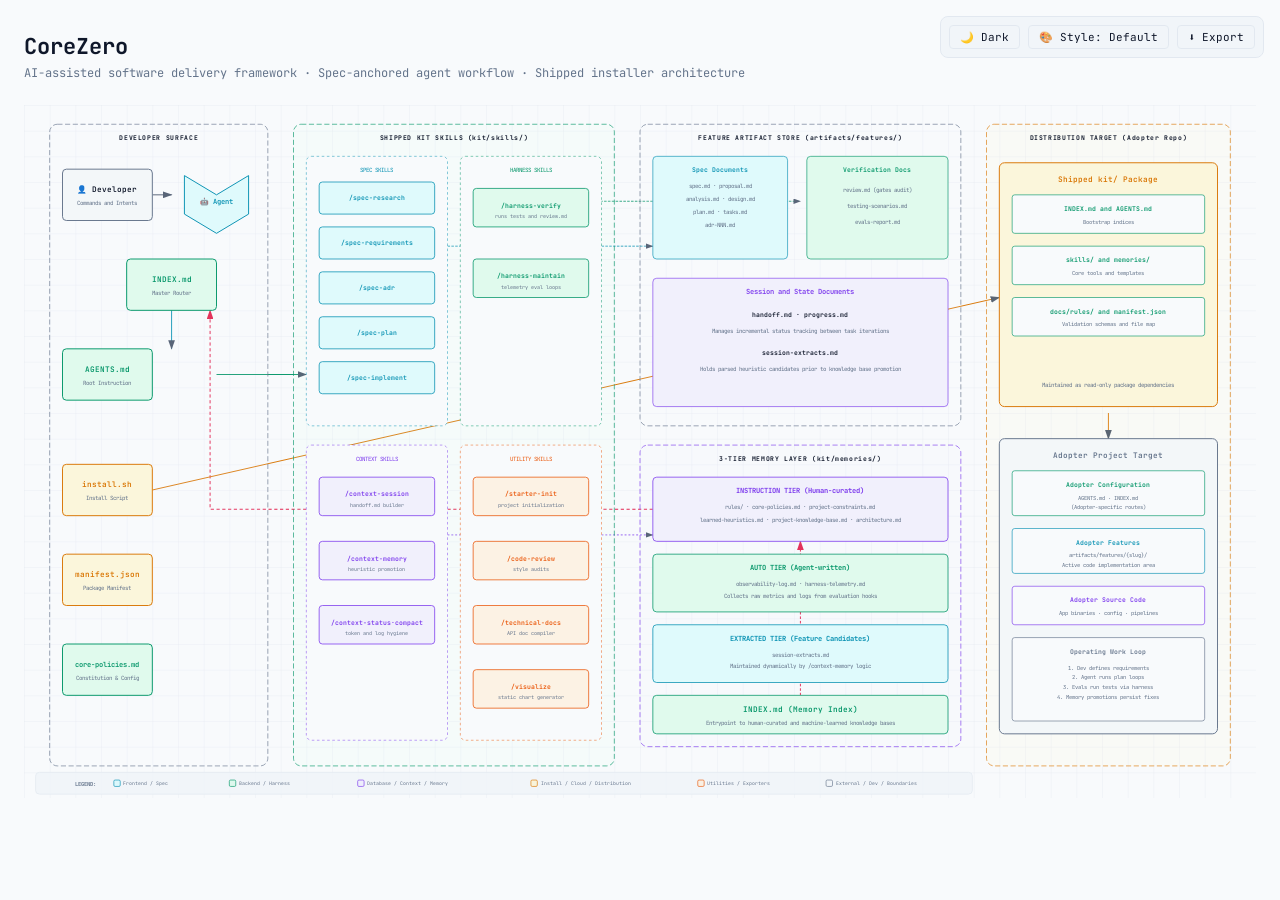
==== documents/architecture-diagram.html @ 8780d407 "Refactor documentation and scripts for CoreZero - Updated init-checklist.md to reflect changes in po" ====
<!DOCTYPE html>
<html lang="en" data-theme="dark">

<head>
  <meta charset="UTF-8">
  <meta name="viewport" content="width=device-width, initial-scale=1.0">
  <title>CoreZero — System Architecture</title>
  <link href="https://fonts.googleapis.com/css2?family=JetBrains+Mono:wght@400;500;600;700&display=swap"
    rel="stylesheet">
  <style>
    :root[data-theme="dark"] {
      --bg: #020617;
      --grid: #1e293b;
      --text-primary: #f1f5f9;
      --text-secondary: #94a3b8;
      --border: #334155;
      --toolbar-bg: rgba(15, 23, 42, 0.9);
      --fe-fill: rgba(8, 51, 68, 0.4);
      --fe-stroke: #22d3ee;
      --be-fill: rgba(6, 78, 59, 0.4);
      --be-stroke: #34d399;
      --db-fill: rgba(76, 29, 149, 0.4);
      --db-stroke: #a78bfa;
      --cloud-fill: rgba(120, 53, 15, 0.3);
      --cloud-stroke: #fbbf24;
      --sec-fill: rgba(136, 19, 55, 0.4);
      --sec-stroke: #fb7185;
      --bus-fill: rgba(251, 146, 60, 0.3);
      --bus-stroke: #fb923c;
      --ext-fill: rgba(30, 41, 59, 0.5);
      --ext-stroke: #94a3b8;
      --fe-region-fill: rgba(8, 51, 68, 0.05);
      --be-region-fill: rgba(6, 78, 59, 0.04);
      --db-region-fill: rgba(76, 29, 149, 0.05);
      --cloud-region-fill: rgba(120, 53, 15, 0.07);
      --ext-region-fill: rgba(30, 41, 59, 0.06);
      --arrow-color: #64748b;
      --arrow-rose: #fb7185;
    }

    :root[data-theme="light"] {
      --bg: #f8fafc;
      --grid: #cbd5e1;
      --text-primary: #0f172a;
      --text-secondary: #64748b;
      --border: #e2e8f0;
      --toolbar-bg: rgba(241, 245, 249, 0.95);
      --fe-fill: rgba(207, 250, 254, 0.6);
      --fe-stroke: #0891b2;
      --be-fill: rgba(209, 250, 229, 0.6);
      --be-stroke: #059669;
      --db-fill: rgba(237, 233, 254, 0.6);
      --db-stroke: #7c3aed;
      --cloud-fill: rgba(254, 243, 199, 0.6);
      --cloud-stroke: #d97706;
      --sec-fill: rgba(255, 228, 230, 0.6);
      --sec-stroke: #e11d48;
      --bus-fill: rgba(255, 237, 213, 0.6);
      --bus-stroke: #ea580c;
      --ext-fill: rgba(241, 245, 249, 0.6);
      --ext-stroke: #64748b;
      --fe-region-fill: rgba(207, 250, 254, 0.1);
      --be-region-fill: rgba(209, 250, 229, 0.1);
      --db-region-fill: rgba(237, 233, 254, 0.1);
      --cloud-region-fill: rgba(254, 243, 199, 0.1);
      --ext-region-fill: rgba(241, 245, 249, 0.1);
      --arrow-color: #475569;
      --arrow-rose: #e11d48;
    }

    /* Blueprint Preset Overrides */
    :root[data-style="blueprint"] {
      --bg: #0b2545;
      --grid: #134074;
      --text-primary: #ffffff;
      --text-secondary: #8da9c4;
      --border: #134074;
      --toolbar-bg: rgba(11, 37, 69, 0.9);
      --fe-fill: rgba(255, 255, 255, 0.05);
      --fe-stroke: #ffffff;
      --be-fill: rgba(255, 255, 255, 0.05);
      --be-stroke: #ffffff;
      --db-fill: rgba(255, 255, 255, 0.05);
      --db-stroke: #ffffff;
      --cloud-fill: rgba(255, 255, 255, 0.05);
      --cloud-stroke: #ffffff;
      --sec-fill: rgba(255, 255, 255, 0.05);
      --sec-stroke: #ffffff;
      --bus-fill: rgba(255, 255, 255, 0.05);
      --bus-stroke: #ffffff;
      --ext-fill: rgba(255, 255, 255, 0.05);
      --ext-stroke: #ffffff;
      --fe-region-fill: transparent;
      --be-region-fill: transparent;
      --db-region-fill: transparent;
      --cloud-region-fill: transparent;
      --ext-region-fill: transparent;
      --arrow-color: #ffffff;
      --arrow-rose: #ffffff;
    }

    /* Notion Minimal Preset Overrides */
    :root[data-style="notion"][data-theme="light"] {
      --bg: #ffffff;
      --grid: #f1f1f1;
      --text-primary: #37352f;
      --text-secondary: #787774;
      --border: #dfdfde;
      --toolbar-bg: rgba(255, 255, 255, 0.95);
      --fe-fill: #f2f1ee;
      --fe-stroke: #37352f;
      --be-fill: #f2f1ee;
      --be-stroke: #37352f;
      --db-fill: #f2f1ee;
      --db-stroke: #37352f;
      --cloud-fill: #f2f1ee;
      --cloud-stroke: #37352f;
      --sec-fill: #f2f1ee;
      --sec-stroke: #37352f;
      --bus-fill: #f2f1ee;
      --bus-stroke: #37352f;
      --ext-fill: #f2f1ee;
      --ext-stroke: #37352f;
      --fe-region-fill: transparent;
      --be-region-fill: transparent;
      --db-region-fill: transparent;
      --cloud-region-fill: transparent;
      --ext-region-fill: transparent;
      --arrow-color: #37352f;
      --arrow-rose: #37352f;
    }

    :root[data-style="notion"][data-theme="dark"] {
      --bg: #191919;
      --grid: #2c2c2c;
      --text-primary: #ffffff;
      --text-secondary: #9b9b9b;
      --border: #2c2c2c;
      --toolbar-bg: rgba(25, 25, 25, 0.9);
      --fe-fill: #252525;
      --fe-stroke: #ffffff;
      --be-fill: #252525;
      --be-stroke: #ffffff;
      --db-fill: #252525;
      --db-stroke: #ffffff;
      --cloud-fill: #252525;
      --cloud-stroke: #ffffff;
      --sec-fill: #252525;
      --sec-stroke: #ffffff;
      --bus-fill: #252525;
      --bus-stroke: #ffffff;
      --ext-fill: #252525;
      --ext-stroke: #ffffff;
      --fe-region-fill: transparent;
      --be-region-fill: transparent;
      --db-region-fill: transparent;
      --cloud-region-fill: transparent;
      --ext-region-fill: transparent;
      --arrow-color: #ffffff;
      --arrow-rose: #ffffff;
    }

    * {
      box-sizing: border-box;
      margin: 0;
      padding: 0;
    }

    body {
      background: var(--bg);
      font-family: 'JetBrains Mono', monospace;
      color: var(--text-primary);
      min-height: 100vh;
      display: flex;
      flex-direction: column;
      align-items: center;
    }

    .toolbar {
      position: fixed;
      top: 16px;
      right: 16px;
      display: flex;
      gap: 8px;
      z-index: 100;
      background: var(--toolbar-bg);
      border: 1px solid var(--border);
      border-radius: 8px;
      padding: 8px;
      backdrop-filter: blur(8px);
    }

    .toolbar button {
      background: transparent;
      border: 1px solid var(--border);
      color: var(--text-primary);
      border-radius: 4px;
      padding: 4px 10px;
      font-size: 11px;
      font-family: inherit;
      cursor: pointer;
      transition: background 0.15s;
    }

    .toolbar button:hover {
      background: var(--border);
    }

    .export-wrap {
      position: relative;
    }

    .export-menu {
      display: none;
      position: absolute;
      top: 100%;
      right: 0;
      margin-top: 4px;
      background: var(--toolbar-bg);
      border: 1px solid var(--border);
      border-radius: 8px;
      padding: 6px;
      min-width: 180px;
      backdrop-filter: blur(8px);
      z-index: 200;
    }

    .export-menu.open {
      display: flex;
      flex-direction: column;
      gap: 4px;
    }

    .export-menu button {
      width: 100%;
      text-align: left;
    }

    .diagram-wrapper {
      padding: 32px 24px;
      width: 100%;
      max-width: 1800px;
    }

    h1.diagram-title {
      font-size: 22px;
      font-weight: 700;
      color: var(--text-primary);
      margin-bottom: 4px;
    }

    p.diagram-subtitle {
      font-size: 12px;
      color: var(--text-secondary);
      margin-bottom: 24px;
    }

    svg {
      width: 100%;
      height: auto;
    }
  </style>
</head>

<body>
  <div class="toolbar">
    <button id="btn-theme" title="Toggle theme (T)">🌙 Dark</button>
    <button id="btn-style" title="Cycle style presets (S)">🎨 Style: Default</button>
    <div class="export-wrap">
      <button id="btn-export" title="Export (E)">⬇ Export</button>
      <div class="export-menu" id="export-menu">
        <button id="exp-copy">📋 Copy PNG</button>
        <button id="exp-png">⬇ PNG (4×)</button>
        <button id="exp-jpeg">⬇ JPEG (4×)</button>
        <button id="exp-webp">⬇ WebP (4×)</button>
        <button id="exp-svg">⬇ SVG (dual-theme)</button>
      </div>
    </div>
  </div>

  <div class="diagram-wrapper">
    <h1 class="diagram-title">CoreZero</h1>
    <p class="diagram-subtitle">AI-assisted software delivery framework · Spec-anchored agent workflow · Shipped
      installer architecture</p>

    <svg id="diagram" viewBox="0 0 1920 1080" xmlns="http://www.w3.org/2000/svg">
      <defs>
        <pattern id="grid" width="40" height="40" patternUnits="userSpaceOnUse">
          <path d="M 40 0 L 0 0 0 40" fill="none" stroke="var(--grid)" stroke-width="0.5" />
        </pattern>
        <marker id="arrowhead" markerWidth="10" markerHeight="7" refX="9" refY="3.5" orient="auto">
          <polygon points="0 0, 10 3.5, 0 7" fill="var(--arrow-color)" />
        </marker>
        <marker id="arrowhead-rose" markerWidth="10" markerHeight="7" refX="9" refY="3.5" orient="auto">
          <polygon points="0 0, 10 3.5, 0 7" fill="var(--arrow-rose)" />
        </marker>
      </defs>

      <!-- Background -->
      <rect width="100%" height="100%" fill="var(--bg)" />
      <rect width="100%" height="100%" fill="url(#grid)" />

      <!-- ═══════════════════════════════════════════════════════════
           STEP 1: All connection lines drawn first (painter's order)
           ═══════════════════════════════════════════════════════════ -->
      <!-- Dev User to Agent -->
      <line x1="200" y1="140" x2="230" y2="140" stroke="var(--arrow-color)" stroke-width="1.5"
        marker-end="url(#arrowhead)" />

      <!-- Agent to Routing index -->
      <line x1="230" y1="280" x2="230" y2="380" stroke="var(--fe-stroke)" stroke-width="1.5"
        marker-end="url(#arrowhead)" />

      <!-- Routing index dispatch to Skills (spine line) -->
      <line x1="300" y1="420" x2="440" y2="420" stroke="var(--be-stroke)" stroke-width="1.5"
        marker-end="url(#arrowhead)" />

      <!-- Spec skills writes specs -->
      <line x1="660" y1="220" x2="980" y2="220" stroke="var(--fe-stroke)" stroke-width="1.2" stroke-dasharray="4,2"
        marker-end="url(#arrowhead)" />

      <!-- Harness verify checks and writes review.md -->
      <line x1="880" y1="150" x2="1210" y2="150" stroke="var(--be-stroke)" stroke-width="1.2" stroke-dasharray="4,2"
        marker-end="url(#arrowhead)" />

      <!-- Context skills extract feature updates -->
      <line x1="660" y1="670" x2="980" y2="670" stroke="var(--db-stroke)" stroke-width="1.2" stroke-dasharray="3,3"
        marker-end="url(#arrowhead)" />

      <!-- Context Memory promotes extracts to Instruction memory -->
      <line x1="1210" y1="920" x2="1210" y2="680" stroke="var(--arrow-rose)" stroke-width="1.5" stroke-dasharray="4,3"
        marker-end="url(#arrowhead-rose)" />

      <!-- Agent reads dynamic instruction memory context -->
      <path d="M 980 630 L 290 630 L 290 320" fill="none" stroke="var(--arrow-rose)" stroke-width="1.5"
        stroke-dasharray="5,4" marker-end="url(#arrowhead-rose)" />

      <!-- Installer script creates shipped kit/ -->
      <line x1="200" y1="600" x2="1520" y2="300" stroke="var(--cloud-stroke)" stroke-width="1.5"
        marker-end="url(#arrowhead)" />

      <!-- kit/ gets imported by adopter repo -->
      <line x1="1690" y1="480" x2="1690" y2="520" stroke="var(--cloud-stroke)" stroke-width="1.5"
        marker-end="url(#arrowhead)" />


      <!-- ═══════════════════════════════════════════════════════════
           STEP 2: Component Regions and Boxes
           ═══════════════════════════════════════════════════════════ -->

      <!-- ─── REGION: entry and developer surface ─── -->
      <rect x="40" y="30" width="340" height="1000" rx="12" fill="var(--ext-region-fill)" stroke="var(--ext-stroke)"
        stroke-width="1" stroke-dasharray="8,4" />
      <text x="210" y="55" fill="var(--text-primary)" font-size="10" font-weight="700" text-anchor="middle"
        font-family="'JetBrains Mono', monospace" letter-spacing="1">DEVELOPER SURFACE</text>

      <!-- Dev User -->
      <g>
        <rect x="60" y="100" width="140" height="80" rx="6" fill="var(--bg)" />
        <rect x="60" y="100" width="140" height="80" rx="6" fill="var(--ext-fill)" stroke="var(--ext-stroke)"
          stroke-width="1.5" />
        <text x="130" y="136" fill="var(--text-primary)" font-size="12" font-weight="600" text-anchor="middle"
          font-family="'JetBrains Mono', monospace">👤 Developer</text>
        <text x="130" y="156" fill="var(--text-secondary)" font-size="9" text-anchor="middle"
          font-family="'JetBrains Mono', monospace">Commands and Intents</text>
      </g>

      <!-- AI Agent Hexagon -->
      <g>
        <polygon points="300,140 350,110 350,170 300,200 250,170 250,110" fill="var(--bg)" />
        <polygon points="300,140 350,110 350,170 300,200 250,170 250,110" fill="var(--fe-fill)"
          stroke="var(--fe-stroke)" stroke-width="1.5" />
        <text x="300" y="154" fill="var(--fe-stroke)" font-size="11" font-weight="600" text-anchor="middle"
          font-family="'JetBrains Mono', monospace">🤖 Agent</text>
      </g>

      <!-- Master Index.md -->
      <g>
        <rect x="160" y="240" width="140" height="80" rx="6" fill="var(--bg)" />
        <rect x="160" y="240" width="140" height="80" rx="6" fill="var(--be-fill)" stroke="var(--be-stroke)"
          stroke-width="1.5" />
        <text x="230" y="276" fill="var(--be-stroke)" font-size="12" font-weight="600" text-anchor="middle"
          font-family="'JetBrains Mono', monospace">INDEX.md</text>
        <text x="230" y="296" fill="var(--text-secondary)" font-size="9" text-anchor="middle"
          font-family="'JetBrains Mono', monospace">Master Router</text>
      </g>

      <!-- AGENTS.md entrypoint -->
      <g>
        <rect x="60" y="380" width="140" height="80" rx="6" fill="var(--bg)" />
        <rect x="60" y="380" width="140" height="80" rx="6" fill="var(--be-fill)" stroke="var(--be-stroke)"
          stroke-width="1.5" />
        <text x="130" y="416" fill="var(--be-stroke)" font-size="12" font-weight="600" text-anchor="middle"
          font-family="'JetBrains Mono', monospace">AGENTS.md</text>
        <text x="130" y="436" fill="var(--text-secondary)" font-size="9" text-anchor="middle"
          font-family="'JetBrains Mono', monospace">Root Instruction</text>
      </g>

      <!-- Installer install.sh -->
      <g>
        <rect x="60" y="560" width="140" height="80" rx="6" fill="var(--bg)" />
        <rect x="60" y="560" width="140" height="80" rx="6" fill="var(--cloud-fill)" stroke="var(--cloud-stroke)"
          stroke-width="1.5" />
        <text x="130" y="596" fill="var(--cloud-stroke)" font-size="12" font-weight="600" text-anchor="middle"
          font-family="'JetBrains Mono', monospace">install.sh</text>
        <text x="130" y="616" fill="var(--text-secondary)" font-size="9" text-anchor="middle"
          font-family="'JetBrains Mono', monospace">Install Script</text>
      </g>

      <!-- Manifest.json -->
      <g>
        <rect x="60" y="700" width="140" height="80" rx="6" fill="var(--bg)" />
        <rect x="60" y="700" width="140" height="80" rx="6" fill="var(--cloud-fill)" stroke="var(--cloud-stroke)"
          stroke-width="1.5" />
        <text x="130" y="736" fill="var(--cloud-stroke)" font-size="12" font-weight="600" text-anchor="middle"
          font-family="'JetBrains Mono', monospace">manifest.json</text>
        <text x="130" y="756" fill="var(--text-secondary)" font-size="9" text-anchor="middle"
          font-family="'JetBrains Mono', monospace">Package Manifest</text>
      </g>

      <!-- core-policies.md -->
      <g>
        <rect x="60" y="840" width="140" height="80" rx="6" fill="var(--bg)" />
        <rect x="60" y="840" width="140" height="80" rx="6" fill="var(--be-fill)" stroke="var(--be-stroke)"
          stroke-width="1.5" />
        <text x="130" y="876" fill="var(--be-stroke)" font-size="11" font-weight="600" text-anchor="middle"
          font-family="'JetBrains Mono', monospace">core-policies.md</text>
        <text x="130" y="896" fill="var(--text-secondary)" font-size="9" text-anchor="middle"
          font-family="'JetBrains Mono', monospace">Constitution & Config</text>
      </g>


      <!-- ─── REGION: Kit Skills ─── -->
      <rect x="420" y="30" width="500" height="1000" rx="12" fill="var(--be-region-fill)" stroke="var(--be-stroke)"
        stroke-width="1" stroke-dasharray="8,4" />
      <text x="670" y="55" fill="var(--text-primary)" font-size="10" font-weight="700" text-anchor="middle"
        font-family="'JetBrains Mono', monospace" letter-spacing="1">SHIPPED KIT SKILLS (kit/skills/)</text>

      <!-- Sub-region: Spec skills -->
      <g>
        <rect x="440" y="80" width="220" height="420" rx="8" fill="var(--bg)" stroke="var(--fe-stroke)"
          stroke-width="0.75" stroke-dasharray="4,4" />
        <text x="550" y="105" fill="var(--fe-stroke)" font-size="9" text-anchor="middle"
          font-family="'JetBrains Mono', monospace">SPEC SKILLS</text>

        <!-- spec-research -->
        <rect x="460" y="120" width="180" height="50" rx="5" fill="var(--bg)" />
        <rect x="460" y="120" width="180" height="50" rx="5" fill="var(--fe-fill)" stroke="var(--fe-stroke)"
          stroke-width="1.2" />
        <text x="550" y="148" fill="var(--fe-stroke)" font-size="10" font-weight="600" text-anchor="middle"
          font-family="'JetBrains Mono', monospace">/spec-research</text>

        <!-- spec-requirements -->
        <rect x="460" y="190" width="180" height="50" rx="5" fill="var(--bg)" />
        <rect x="460" y="190" width="180" height="50" rx="5" fill="var(--fe-fill)" stroke="var(--fe-stroke)"
          stroke-width="1.2" />
        <text x="550" y="218" fill="var(--fe-stroke)" font-size="10" font-weight="600" text-anchor="middle"
          font-family="'JetBrains Mono', monospace">/spec-requirements</text>

        <!-- spec-adr -->
        <rect x="460" y="260" width="180" height="50" rx="5" fill="var(--bg)" />
        <rect x="460" y="260" width="180" height="50" rx="5" fill="var(--fe-fill)" stroke="var(--fe-stroke)"
          stroke-width="1.2" />
        <text x="550" y="288" fill="var(--fe-stroke)" font-size="10" font-weight="600" text-anchor="middle"
          font-family="'JetBrains Mono', monospace">/spec-adr</text>

        <!-- spec-plan -->
        <rect x="460" y="330" width="180" height="50" rx="5" fill="var(--bg)" />
        <rect x="460" y="330" width="180" height="50" rx="5" fill="var(--fe-fill)" stroke="var(--fe-stroke)"
          stroke-width="1.2" />
        <text x="550" y="358" fill="var(--fe-stroke)" font-size="10" font-weight="600" text-anchor="middle"
          font-family="'JetBrains Mono', monospace">/spec-plan</text>

        <!-- spec-implement -->
        <rect x="460" y="400" width="180" height="50" rx="5" fill="var(--bg)" />
        <rect x="460" y="400" width="180" height="50" rx="5" fill="var(--fe-fill)" stroke="var(--fe-stroke)"
          stroke-width="1.2" />
        <text x="550" y="428" fill="var(--fe-stroke)" font-size="10" font-weight="600" text-anchor="middle"
          font-family="'JetBrains Mono', monospace">/spec-implement</text>
      </g>

      <!-- Sub-region: Harness skills -->
      <g>
        <rect x="680" y="80" width="220" height="420" rx="8" fill="var(--bg)" stroke="var(--be-stroke)"
          stroke-width="0.75" stroke-dasharray="4,4" />
        <text x="790" y="105" fill="var(--be-stroke)" font-size="9" text-anchor="middle"
          font-family="'JetBrains Mono', monospace">HARNESS SKILLS</text>

        <!-- harness-verify -->
        <rect x="700" y="130" width="180" height="60" rx="5" fill="var(--bg)" />
        <rect x="700" y="130" width="180" height="60" rx="5" fill="var(--be-fill)" stroke="var(--be-stroke)"
          stroke-width="1.2" />
        <text x="790" y="160" fill="var(--be-stroke)" font-size="10" font-weight="600" text-anchor="middle"
          font-family="'JetBrains Mono', monospace">/harness-verify</text>
        <text x="790" y="176" fill="var(--text-secondary)" font-size="8" text-anchor="middle"
          font-family="'JetBrains Mono', monospace">runs tests and review.md</text>

        <!-- harness-maintain -->
        <rect x="700" y="240" width="180" height="60" rx="5" fill="var(--bg)" />
        <rect x="700" y="240" width="180" height="60" rx="5" fill="var(--be-fill)" stroke="var(--be-stroke)"
          stroke-width="1.2" />
        <text x="790" y="270" fill="var(--be-stroke)" font-size="10" font-weight="600" text-anchor="middle"
          font-family="'JetBrains Mono', monospace">/harness-maintain</text>
        <text x="790" y="286" fill="var(--text-secondary)" font-size="8" text-anchor="middle"
          font-family="'JetBrains Mono', monospace">telemetry eval loops</text>
      </g>

      <!-- Sub-region: Context skills -->
      <g>
        <rect x="440" y="530" width="220" height="460" rx="8" fill="var(--bg)" stroke="var(--db-stroke)"
          stroke-width="0.75" stroke-dasharray="4,4" />
        <text x="550" y="555" fill="var(--db-stroke)" font-size="9" text-anchor="middle"
          font-family="'JetBrains Mono', monospace">CONTEXT SKILLS</text>

        <!-- context-session -->
        <rect x="460" y="580" width="180" height="60" rx="5" fill="var(--bg)" />
        <rect x="460" y="580" width="180" height="60" rx="5" fill="var(--db-fill)" stroke="var(--db-stroke)"
          stroke-width="1.2" />
        <text x="550" y="610" fill="var(--db-stroke)" font-size="10" font-weight="600" text-anchor="middle"
          font-family="'JetBrains Mono', monospace">/context-session</text>
        <text x="550" y="626" fill="var(--text-secondary)" font-size="8" text-anchor="middle"
          font-family="'JetBrains Mono', monospace">handoff.md builder</text>

        <!-- context-memory -->
        <rect x="460" y="680" width="180" height="60" rx="5" fill="var(--bg)" />
        <rect x="460" y="680" width="180" height="60" rx="5" fill="var(--db-fill)" stroke="var(--db-stroke)"
          stroke-width="1.2" />
        <text x="550" y="710" fill="var(--db-stroke)" font-size="10" font-weight="600" text-anchor="middle"
          font-family="'JetBrains Mono', monospace">/context-memory</text>
        <text x="550" y="726" fill="var(--text-secondary)" font-size="8" text-anchor="middle"
          font-family="'JetBrains Mono', monospace">heuristic promotion</text>

        <!-- context-status·compact -->
        <rect x="460" y="780" width="180" height="60" rx="5" fill="var(--bg)" />
        <rect x="460" y="780" width="180" height="60" rx="5" fill="var(--db-fill)" stroke="var(--db-stroke)"
          stroke-width="1.2" />
        <text x="550" y="810" fill="var(--db-stroke)" font-size="10" font-weight="600" text-anchor="middle"
          font-family="'JetBrains Mono', monospace">/context-status·compact</text>
        <text x="550" y="826" fill="var(--text-secondary)" font-size="8" text-anchor="middle"
          font-family="'JetBrains Mono', monospace">token and log hygiene</text>
      </g>

      <!-- Sub-region: Utilities skills -->
      <g>
        <rect x="680" y="530" width="220" height="460" rx="8" fill="var(--bg)" stroke="var(--bus-stroke)"
          stroke-width="0.75" stroke-dasharray="4,4" />
        <text x="790" y="555" fill="var(--bus-stroke)" font-size="9" text-anchor="middle"
          font-family="'JetBrains Mono', monospace">UTILITY SKILLS</text>

        <!-- starter-init -->
        <rect x="700" y="580" width="180" height="60" rx="5" fill="var(--bg)" />
        <rect x="700" y="580" width="180" height="60" rx="5" fill="var(--bus-fill)" stroke="var(--bus-stroke)"
          stroke-width="1.2" />
        <text x="790" y="610" fill="var(--bus-stroke)" font-size="10" font-weight="600" text-anchor="middle"
          font-family="'JetBrains Mono', monospace">/starter-init</text>
        <text x="790" y="626" fill="var(--text-secondary)" font-size="8" text-anchor="middle"
          font-family="'JetBrains Mono', monospace">project initialization</text>

        <!-- code-review -->
        <rect x="700" y="680" width="180" height="60" rx="5" fill="var(--bg)" />
        <rect x="700" y="680" width="180" height="60" rx="5" fill="var(--bus-fill)" stroke="var(--bus-stroke)"
          stroke-width="1.2" />
        <text x="790" y="710" fill="var(--bus-stroke)" font-size="10" font-weight="600" text-anchor="middle"
          font-family="'JetBrains Mono', monospace">/code-review</text>
        <text x="790" y="726" fill="var(--text-secondary)" font-size="8" text-anchor="middle"
          font-family="'JetBrains Mono', monospace">style audits</text>

        <!-- technical-docs -->
        <rect x="700" y="780" width="180" height="60" rx="5" fill="var(--bg)" />
        <rect x="700" y="780" width="180" height="60" rx="5" fill="var(--bus-fill)" stroke="var(--bus-stroke)"
          stroke-width="1.2" />
        <text x="790" y="810" fill="var(--bus-stroke)" font-size="10" font-weight="600" text-anchor="middle"
          font-family="'JetBrains Mono', monospace">/technical-docs</text>
        <text x="790" y="826" fill="var(--text-secondary)" font-size="8" text-anchor="middle"
          font-family="'JetBrains Mono', monospace">API doc compiler</text>

        <!-- visualize -->
        <rect x="700" y="880" width="180" height="60" rx="5" fill="var(--bg)" />
        <rect x="700" y="880" width="180" height="60" rx="5" fill="var(--bus-fill)" stroke="var(--bus-stroke)"
          stroke-width="1.2" />
        <text x="790" y="910" fill="var(--bus-stroke)" font-size="10" font-weight="600" text-anchor="middle"
          font-family="'JetBrains Mono', monospace">/visualize</text>
        <text x="790" y="926" fill="var(--text-secondary)" font-size="8" text-anchor="middle"
          font-family="'JetBrains Mono', monospace">static chart generator</text>
      </g>


      <!-- ─── REGION: Feature Artifacts ─── -->
      <rect x="960" y="30" width="500" height="470" rx="12" fill="var(--ext-region-fill)" stroke="var(--ext-stroke)"
        stroke-width="1" stroke-dasharray="8,4" />
      <text x="1210" y="55" fill="var(--text-primary)" font-size="10" font-weight="700" text-anchor="middle"
        font-family="'JetBrains Mono', monospace" letter-spacing="1">FEATURE ARTIFACT STORE (artifacts/features/)</text>

      <!-- Spec docs -->
      <g>
        <rect x="980" y="80" width="210" height="160" rx="6" fill="var(--bg)" />
        <rect x="980" y="80" width="210" height="160" rx="6" fill="var(--fe-fill)" stroke="var(--fe-stroke)"
          stroke-width="1" />
        <text x="1085" y="105" fill="var(--fe-stroke)" font-size="10" font-weight="600" text-anchor="middle"
          font-family="'JetBrains Mono', monospace">Spec Documents</text>
        <text x="1085" y="130" fill="var(--text-secondary)" font-size="9" text-anchor="middle"
          font-family="'JetBrains Mono', monospace">spec.md · proposal.md</text>
        <text x="1085" y="150" fill="var(--text-secondary)" font-size="9" text-anchor="middle"
          font-family="'JetBrains Mono', monospace">analysis.md · design.md</text>
        <text x="1085" y="170" fill="var(--text-secondary)" font-size="9" text-anchor="middle"
          font-family="'JetBrains Mono', monospace">plan.md · tasks.md</text>
        <text x="1085" y="190" fill="var(--text-secondary)" font-size="9" text-anchor="middle"
          font-family="'JetBrains Mono', monospace">adr-NNN.md</text>
      </g>

      <!-- Verification Docs -->
      <g>
        <rect x="1220" y="80" width="220" height="160" rx="6" fill="var(--bg)" />
        <rect x="1220" y="80" width="220" height="160" rx="6" fill="var(--be-fill)" stroke="var(--be-stroke)"
          stroke-width="1" />
        <text x="1330" y="105" fill="var(--be-stroke)" font-size="10" font-weight="600" text-anchor="middle"
          font-family="'JetBrains Mono', monospace">Verification Docs</text>
        <text x="1330" y="135" fill="var(--text-secondary)" font-size="9" text-anchor="middle"
          font-family="'JetBrains Mono', monospace">review.md (gates audit)</text>
        <text x="1330" y="160" fill="var(--text-secondary)" font-size="9" text-anchor="middle"
          font-family="'JetBrains Mono', monospace">testing-scenarios.md</text>
        <text x="1330" y="185" fill="var(--text-secondary)" font-size="9" text-anchor="middle"
          font-family="'JetBrains Mono', monospace">evals-report.md</text>
      </g>

      <!-- Context artifacts -->
      <g>
        <rect x="980" y="270" width="460" height="200" rx="6" fill="var(--bg)" />
        <rect x="980" y="270" width="460" height="200" rx="6" fill="var(--db-fill)" stroke="var(--db-stroke)"
          stroke-width="1" />
        <text x="1210" y="295" fill="var(--db-stroke)" font-size="11" font-weight="600" text-anchor="middle"
          font-family="'JetBrains Mono', monospace">Session and State Documents</text>
        <text x="1210" y="330" fill="var(--text-primary)" font-size="10" font-weight="600" text-anchor="middle"
          font-family="'JetBrains Mono', monospace">handoff.md · progress.md</text>
        <text x="1210" y="355" fill="var(--text-secondary)" font-size="9" text-anchor="middle"
          font-family="'JetBrains Mono', monospace">Manages incremental status tracking between task iterations</text>
        <text x="1210" y="390" fill="var(--text-primary)" font-size="10" font-weight="600" text-anchor="middle"
          font-family="'JetBrains Mono', monospace">session-extracts.md</text>
        <text x="1210" y="415" fill="var(--text-secondary)" font-size="9" text-anchor="middle"
          font-family="'JetBrains Mono', monospace">Holds parsed heuristic candidates prior to knowledge base
          promotion</text>
      </g>


      <!-- ─── REGION: Shipped Memory and Rules ─── -->
      <rect x="960" y="530" width="500" height="470" rx="12" fill="var(--db-region-fill)" stroke="var(--db-stroke)"
        stroke-width="1" stroke-dasharray="8,4" />
      <text x="1210" y="555" fill="var(--text-primary)" font-size="10" font-weight="700" text-anchor="middle"
        font-family="'JetBrains Mono', monospace" letter-spacing="1">3-TIER MEMORY LAYER (kit/memories/)</text>

      <!-- Instruction Tier -->
      <g>
        <rect x="980" y="580" width="460" height="100" rx="6" fill="var(--bg)" />
        <rect x="980" y="580" width="460" height="100" rx="6" fill="var(--db-fill)" stroke="var(--db-stroke)"
          stroke-width="1.2" />
        <text x="1210" y="605" fill="var(--db-stroke)" font-size="11" font-weight="700" text-anchor="middle"
          font-family="'JetBrains Mono', monospace">INSTRUCTION TIER (Human-curated)</text>
        <text x="1210" y="630" fill="var(--text-secondary)" font-size="9" text-anchor="middle"
          font-family="'JetBrains Mono', monospace">rules/ · core-policies.md · project-constraints.md</text>
        <text x="1210" y="650" fill="var(--text-secondary)" font-size="9" text-anchor="middle"
          font-family="'JetBrains Mono', monospace">learned-heuristics.md · project-knowledge-base.md · architecture.md</text>
      </g>

      <!-- Auto Tier -->
      <g>
        <rect x="980" y="700" width="460" height="90" rx="6" fill="var(--bg)" />
        <rect x="980" y="700" width="460" height="90" rx="6" fill="var(--be-fill)" stroke="var(--be-stroke)"
          stroke-width="1.2" />
        <text x="1210" y="725" fill="var(--be-stroke)" font-size="11" font-weight="700" text-anchor="middle"
          font-family="'JetBrains Mono', monospace">AUTO TIER (Agent-written)</text>
        <text x="1210" y="750" fill="var(--text-secondary)" font-size="9" text-anchor="middle"
          font-family="'JetBrains Mono', monospace">observability-log.md · harness-telemetry.md</text>
        <text x="1210" y="768" fill="var(--text-secondary)" font-size="9" text-anchor="middle"
          font-family="'JetBrains Mono', monospace">Collects raw metrics and logs from evaluation hooks</text>
      </g>

      <!-- Extracted Tier -->
      <g>
        <rect x="980" y="810" width="460" height="90" rx="6" fill="var(--bg)" />
        <rect x="980" y="810" width="460" height="90" rx="6" fill="var(--fe-fill)" stroke="var(--fe-stroke)"
          stroke-width="1.2" />
        <text x="1210" y="835" fill="var(--fe-stroke)" font-size="11" font-weight="700" text-anchor="middle"
          font-family="'JetBrains Mono', monospace">EXTRACTED TIER (Feature Candidates)</text>
        <text x="1210" y="860" fill="var(--text-secondary)" font-size="9" text-anchor="middle"
          font-family="'JetBrains Mono', monospace">session-extracts.md</text>
        <text x="1210" y="878" fill="var(--text-secondary)" font-size="9" text-anchor="middle"
          font-family="'JetBrains Mono', monospace">Maintained dynamically by /context-memory logic</text>
      </g>

      <!-- Memory router -->
      <g>
        <rect x="980" y="920" width="460" height="60" rx="6" fill="var(--bg)" />
        <rect x="980" y="920" width="460" height="60" rx="6" fill="var(--be-fill)" stroke="var(--be-stroke)"
          stroke-width="1.2" />
        <text x="1210" y="946" fill="var(--be-stroke)" font-size="12" font-weight="600" text-anchor="middle"
          font-family="'JetBrains Mono', monospace">INDEX.md (Memory Index)</text>
        <text x="1210" y="966" fill="var(--text-secondary)" font-size="9" text-anchor="middle"
          font-family="'JetBrains Mono', monospace">Entrypoint to human-curated and machine-learned knowledge
          bases</text>
      </g>


      <!-- ─── REGION: Adopter Workspace ─── -->
      <rect x="1500" y="30" width="380" height="1000" rx="12" fill="var(--cloud-region-fill)"
        stroke="var(--cloud-stroke)" stroke-width="1" stroke-dasharray="8,4" />
      <text x="1690" y="55" fill="var(--text-primary)" font-size="10" font-weight="700" text-anchor="middle"
        font-family="'JetBrains Mono', monospace" letter-spacing="1">DISTRIBUTION TARGET (Adopter Repo)</text>

      <!-- Shipped Kit Package -->
      <g>
        <rect x="1520" y="90" width="340" height="380" rx="8" fill="var(--bg)" />
        <rect x="1520" y="90" width="340" height="380" rx="8" fill="var(--cloud-fill)" stroke="var(--cloud-stroke)"
          stroke-width="1.5" />
        <text x="1690" y="120" fill="var(--cloud-stroke)" font-size="12" font-weight="600" text-anchor="middle"
          font-family="'JetBrains Mono', monospace">Shipped kit/ Package</text>

        <rect x="1540" y="140" width="300" height="60" rx="4" fill="var(--bg)" stroke="var(--be-stroke)"
          stroke-width="1" />
        <text x="1690" y="165" fill="var(--be-stroke)" font-size="10" font-weight="600" text-anchor="middle"
          font-family="'JetBrains Mono', monospace">INDEX.md and AGENTS.md</text>
        <text x="1690" y="185" fill="var(--text-secondary)" font-size="8.5" text-anchor="middle"
          font-family="'JetBrains Mono', monospace">Bootstrap indices</text>

        <rect x="1540" y="220" width="300" height="60" rx="4" fill="var(--bg)" stroke="var(--be-stroke)"
          stroke-width="1" />
        <text x="1690" y="245" fill="var(--be-stroke)" font-size="10" font-weight="600" text-anchor="middle"
          font-family="'JetBrains Mono', monospace">skills/ and memories/</text>
        <text x="1690" y="265" fill="var(--text-secondary)" font-size="8.5" text-anchor="middle"
          font-family="'JetBrains Mono', monospace">Core tools and templates</text>

        <rect x="1540" y="300" width="300" height="60" rx="4" fill="var(--bg)" stroke="var(--be-stroke)"
          stroke-width="1" />
        <text x="1690" y="325" fill="var(--be-stroke)" font-size="10" font-weight="600" text-anchor="middle"
          font-family="'JetBrains Mono', monospace">docs/rules/ and manifest.json</text>
        <text x="1690" y="345" fill="var(--text-secondary)" font-size="8.5" text-anchor="middle"
          font-family="'JetBrains Mono', monospace">Validation schemas and file map</text>

        <text x="1690" y="440" fill="var(--text-secondary)" font-size="9" text-anchor="middle"
          font-family="'JetBrains Mono', monospace">Maintained as read-only package dependencies</text>
      </g>

      <!-- Adopter repo target -->
      <g>
        <rect x="1520" y="520" width="340" height="460" rx="8" fill="var(--bg)" />
        <rect x="1520" y="520" width="340" height="460" rx="8" fill="var(--ext-fill)" stroke="var(--ext-stroke)"
          stroke-width="1.5" />
        <text x="1690" y="550" fill="var(--ext-stroke)" font-size="12" font-weight="600" text-anchor="middle"
          font-family="'JetBrains Mono', monospace">Adopter Project Target</text>

        <!-- Adopter config -->
        <rect x="1540" y="570" width="300" height="70" rx="4" fill="var(--bg)" stroke="var(--be-stroke)"
          stroke-width="1" />
        <text x="1690" y="595" fill="var(--be-stroke)" font-size="10" font-weight="600" text-anchor="middle"
          font-family="'JetBrains Mono', monospace">Adopter Configuration</text>
        <text x="1690" y="615" fill="var(--text-secondary)" font-size="8.5" text-anchor="middle"
          font-family="'JetBrains Mono', monospace">AGENTS.md · INDEX.md</text>
        <text x="1690" y="630" fill="var(--text-secondary)" font-size="8.5" text-anchor="middle"
          font-family="'JetBrains Mono', monospace">(Adopter-specific routes)</text>

        <!-- Feature branches -->
        <rect x="1540" y="660" width="300" height="70" rx="4" fill="var(--bg)" stroke="var(--fe-stroke)"
          stroke-width="1" />
        <text x="1690" y="685" fill="var(--fe-stroke)" font-size="10" font-weight="600" text-anchor="middle"
          font-family="'JetBrains Mono', monospace">Adopter Features</text>
        <text x="1690" y="705" fill="var(--text-secondary)" font-size="8.5" text-anchor="middle"
          font-family="'JetBrains Mono', monospace">artifacts/features/{slug}/</text>
        <text x="1690" y="720" fill="var(--text-secondary)" font-size="8.5" text-anchor="middle"
          font-family="'JetBrains Mono', monospace">Active code implementation area</text>

        <!-- Adopter sources -->
        <rect x="1540" y="750" width="300" height="60" rx="4" fill="var(--bg)" stroke="var(--db-stroke)"
          stroke-width="1" />
        <text x="1690" y="775" fill="var(--db-stroke)" font-size="10" font-weight="600" text-anchor="middle"
          font-family="'JetBrains Mono', monospace">Adopter Source Code</text>
        <text x="1690" y="795" fill="var(--text-secondary)" font-size="8.5" text-anchor="middle"
          font-family="'JetBrains Mono', monospace">App binaries · config · pipelines</text>

        <!-- Developer work loop -->
        <rect x="1540" y="830" width="300" height="130" rx="4" fill="var(--bg)" stroke="var(--ext-stroke)"
          stroke-width="1" />
        <text x="1690" y="855" fill="var(--ext-stroke)" font-size="10" font-weight="600" text-anchor="middle"
          font-family="'JetBrains Mono', monospace">Operating Work Loop</text>
        <text x="1690" y="880" fill="var(--text-secondary)" font-size="8.5" text-anchor="middle"
          font-family="'JetBrains Mono', monospace">1. Dev defines requirements</text>
        <text x="1690" y="895" fill="var(--text-secondary)" font-size="8.5" text-anchor="middle"
          font-family="'JetBrains Mono', monospace">2. Agent runs plan loops</text>
        <text x="1690" y="910" fill="var(--text-secondary)" font-size="8.5" text-anchor="middle"
          font-family="'JetBrains Mono', monospace">3. Evals run tests via harness</text>
        <text x="1690" y="925" fill="var(--text-secondary)" font-size="8.5" text-anchor="middle"
          font-family="'JetBrains Mono', monospace">4. Memory promotions persist fixes</text>
      </g>

      <!-- ─── Legend ─── -->
      <rect x="18" y="1040" width="1460" height="34" rx="6" fill="var(--toolbar-bg)" stroke="var(--border)"
        stroke-width="1" />
      <text x="80" y="1061" fill="var(--text-secondary)" font-size="8.5" font-family="'JetBrains Mono', monospace"
        font-weight="700">LEGEND:</text>

      <rect x="140" y="1052" width="10" height="10" rx="2" fill="var(--fe-fill)" stroke="var(--fe-stroke)"
        stroke-width="1" />
      <text x="155" y="1060" fill="var(--text-secondary)" font-size="7.5"
        font-family="'JetBrains Mono', monospace">Frontend / Spec</text>

      <rect x="320" y="1052" width="10" height="10" rx="2" fill="var(--be-fill)" stroke="var(--be-stroke)"
        stroke-width="1" />
      <text x="335" y="1060" fill="var(--text-secondary)" font-size="7.5"
        font-family="'JetBrains Mono', monospace">Backend / Harness</text>

      <rect x="520" y="1052" width="10" height="10" rx="2" fill="var(--db-fill)" stroke="var(--db-stroke)"
        stroke-width="1" />
      <text x="535" y="1060" fill="var(--text-secondary)" font-size="7.5"
        font-family="'JetBrains Mono', monospace">Database / Context / Memory</text>

      <rect x="790" y="1052" width="10" height="10" rx="2" fill="var(--cloud-fill)" stroke="var(--cloud-stroke)"
        stroke-width="1" />
      <text x="805" y="1060" fill="var(--text-secondary)" font-size="7.5"
        font-family="'JetBrains Mono', monospace">Install / Cloud / Distribution</text>

      <rect x="1050" y="1052" width="10" height="10" rx="2" fill="var(--bus-fill)" stroke="var(--bus-stroke)"
        stroke-width="1" />
      <text x="1065" y="1060" fill="var(--text-secondary)" font-size="7.5"
        font-family="'JetBrains Mono', monospace">Utilities / Exporters</text>

      <rect x="1250" y="1052" width="10" height="10" rx="2" fill="var(--ext-fill)" stroke="var(--ext-stroke)"
        stroke-width="1" />
      <text x="1265" y="1060" fill="var(--text-secondary)" font-size="7.5"
        font-family="'JetBrains Mono', monospace">External / Dev / Boundaries</text>

    </svg>
  </div>

  <script>
    (() => {
      const root = document.documentElement;
      const btnTheme = document.getElementById('btn-theme');
      const btnStyle = document.getElementById('btn-style');

      // Theme logic
      const savedTheme = localStorage.getItem('arch-theme');
      const prefersDark = window.matchMedia('(prefers-color-scheme: dark)').matches;
      let theme = savedTheme || (prefersDark ? 'dark' : 'light');

      function applyTheme(t) {
        theme = t;
        root.setAttribute('data-theme', t);
        btnTheme.textContent = t === 'dark' ? '☀ Light' : '🌙 Dark';
        localStorage.setItem('arch-theme', t);
      }
      applyTheme(theme);
      btnTheme.addEventListener('click', () => applyTheme(theme === 'dark' ? 'light' : 'dark'));

      // Style logic
      const savedStyle = localStorage.getItem('arch-style') || 'default';
      let currentStyle = savedStyle;

      function applyStyle(s) {
        currentStyle = s;
        if (s === 'default') {
          root.removeAttribute('data-style');
        } else {
          root.setAttribute('data-style', s);
        }
        btnStyle.textContent = `🎨 Style: ${s.charAt(0).toUpperCase() + s.slice(1)}`;
        localStorage.setItem('arch-style', s);
      }
      applyStyle(currentStyle);

      const stylesList = ['default', 'blueprint', 'notion'];
      btnStyle.addEventListener('click', () => {
        const idx = stylesList.indexOf(currentStyle);
        const nextStyle = stylesList[(idx + 1) % stylesList.length];
        applyStyle(nextStyle);
      });

      const btnExport = document.getElementById('btn-export');
      const exportMenu = document.getElementById('export-menu');
      btnExport.addEventListener('click', e => { e.stopPropagation(); exportMenu.classList.toggle('open'); });
      document.addEventListener('click', () => exportMenu.classList.remove('open'));

      const svgEl = document.getElementById('diagram');
      const SCALE = 4;
      const TITLE = (document.querySelector('h1.diagram-title')?.textContent || 'diagram').trim().replace(/\s+/g, '-');

      function svgToPng(scale, format) {
        return new Promise(resolve => {
          const clone = svgEl.cloneNode(true);
          const [, , w, h] = svgEl.getAttribute('viewBox').split(' ').map(Number);
          clone.setAttribute('width', w * scale);
          clone.setAttribute('height', h * scale);
          const cs = getComputedStyle(root);
          const vars = ['--bg', '--grid', '--text-primary', '--text-secondary', '--border'];
          const styleEl = document.createElementNS('http://www.w3.org/2000/svg', 'style');
          styleEl.textContent = `:root{${vars.map(v => `${v}:${cs.getPropertyValue(v).trim()}`).join(';')}}`;
          clone.prepend(styleEl);
          const blob = new Blob([new XMLSerializer().serializeToString(clone)], { type: 'image/svg+xml' });
          const url = URL.createObjectURL(blob);
          const img = new Image();
          img.onload = () => {
            const canvas = document.createElement('canvas');
            canvas.width = w * scale; canvas.height = h * scale;
            canvas.getContext('2d').drawImage(img, 0, 0);
            URL.revokeObjectURL(url);
            const mime = { jpeg: 'image/jpeg', webp: 'image/webp' }[format] || 'image/png';
            canvas.toBlob(resolve, mime, 0.95);
          };
          img.src = url;
        });
      }

      function dl(blob, name) {
        const a = Object.assign(document.createElement('a'), { href: URL.createObjectURL(blob), download: name });
        a.click();
        setTimeout(() => URL.revokeObjectURL(a.href), 5000);
      }

      document.getElementById('exp-copy').addEventListener('click', async () => {
        const blob = await svgToPng(2, 'png');
        await navigator.clipboard.write([new ClipboardItem({ 'image/png': blob })]);
      });
      document.getElementById('exp-png').addEventListener('click', async () => dl(await svgToPng(SCALE, 'png'), `${TITLE}.png`));
      document.getElementById('exp-jpeg').addEventListener('click', async () => dl(await svgToPng(SCALE, 'jpeg'), `${TITLE}.jpg`));
      document.getElementById('exp-webp').addEventListener('click', async () => dl(await svgToPng(SCALE, 'webp'), `${TITLE}.webp`));
      document.getElementById('exp-svg').addEventListener('click', () => {
        const clone = svgEl.cloneNode(true);
        const style = document.createElementNS('http://www.w3.org/2000/svg', 'style');
        const cssDark = [
          '--bg:#020617;--grid:#1e293b;--text-primary:#f1f5f9;--text-secondary:#94a3b8;--border:#334155;',
          '--fe-fill:rgba(8,51,68,0.4);--fe-stroke:#22d3ee;',
          '--be-fill:rgba(6,78,59,0.4);--be-stroke:#34d399;',
          '--db-fill:rgba(76,29,149,0.4);--db-stroke:#a78bfa;',
          '--cloud-fill:rgba(120,53,15,0.3);--cloud-stroke:#fbbf24;',
          '--sec-fill:rgba(136,19,55,0.4);--sec-stroke:#fb7185;',
          '--bus-fill:rgba(251,146,60,0.3);--bus-stroke:#fb923c;',
          '--ext-fill:rgba(30,41,59,0.5);--ext-stroke:#94a3b8;',
          '--fe-region-fill:rgba(8,51,68,0.05);--be-region-fill:rgba(6,78,59,0.04);',
          '--db-region-fill:rgba(76,29,149,0.05);--cloud-region-fill:rgba(120,53,15,0.07);',
          '--ext-region-fill:rgba(30,41,59,0.06);',
          '--arrow-color:#64748b;--arrow-rose:#fb7185;'
        ].join('');
        const cssLight = [
          '--bg:#f8fafc;--grid:#cbd5e1;--text-primary:#0f172a;--text-secondary:#64748b;--border:#e2e8f0;',
          '--fe-fill:rgba(207,250,254,0.6);--fe-stroke:#0891b2;',
          '--be-fill:rgba(209,250,229,0.6);--be-stroke:#059669;',
          '--db-fill:rgba(237,233,254,0.6);--db-stroke:#7c3aed;',
          '--cloud-fill:rgba(254,243,199,0.6);--cloud-stroke:#d97706;',
          '--sec-fill:rgba(255,228,230,0.6);--sec-stroke:#e11d48;',
          '--bus-fill:rgba(255,237,213,0.6);--bus-stroke:#ea580c;',
          '--ext-fill:rgba(241,245,249,0.6);--ext-stroke:#64748b;',
          '--fe-region-fill:rgba(207,250,254,0.1);--be-region-fill:rgba(209,250,229,0.1);',
          '--db-region-fill:rgba(237,233,254,0.1);--cloud-region-fill:rgba(254,243,199,0.1);',
          '--ext-region-fill:rgba(241,245,249,0.1);',
          '--arrow-color:#475569;--arrow-rose:#e11d48;'
        ].join('');
        style.textContent = [
          `:root{${cssDark}}`,
          `@media(prefers-color-scheme:light){:root{${cssLight}}}`
        ].join('');
        clone.prepend(style);
        dl(new Blob([new XMLSerializer().serializeToString(clone)], { type: 'image/svg+xml' }), `${TITLE}.svg`);
      });

      document.addEventListener('keydown', e => {
        if (['INPUT', 'TEXTAREA'].includes(e.target.tagName)) return;
        if (e.key === 't' || e.key === 'T') applyTheme(theme === 'dark' ? 'light' : 'dark');
        if (e.key === 's' || e.key === 'S') {
          const idx = stylesList.indexOf(currentStyle);
          const nextStyle = stylesList[(idx + 1) % stylesList.length];
          applyStyle(nextStyle);
        }
        if (e.key === 'e' || e.key === 'E') exportMenu.classList.toggle('open');
      });
    })();
  </script>
</body>

</html>
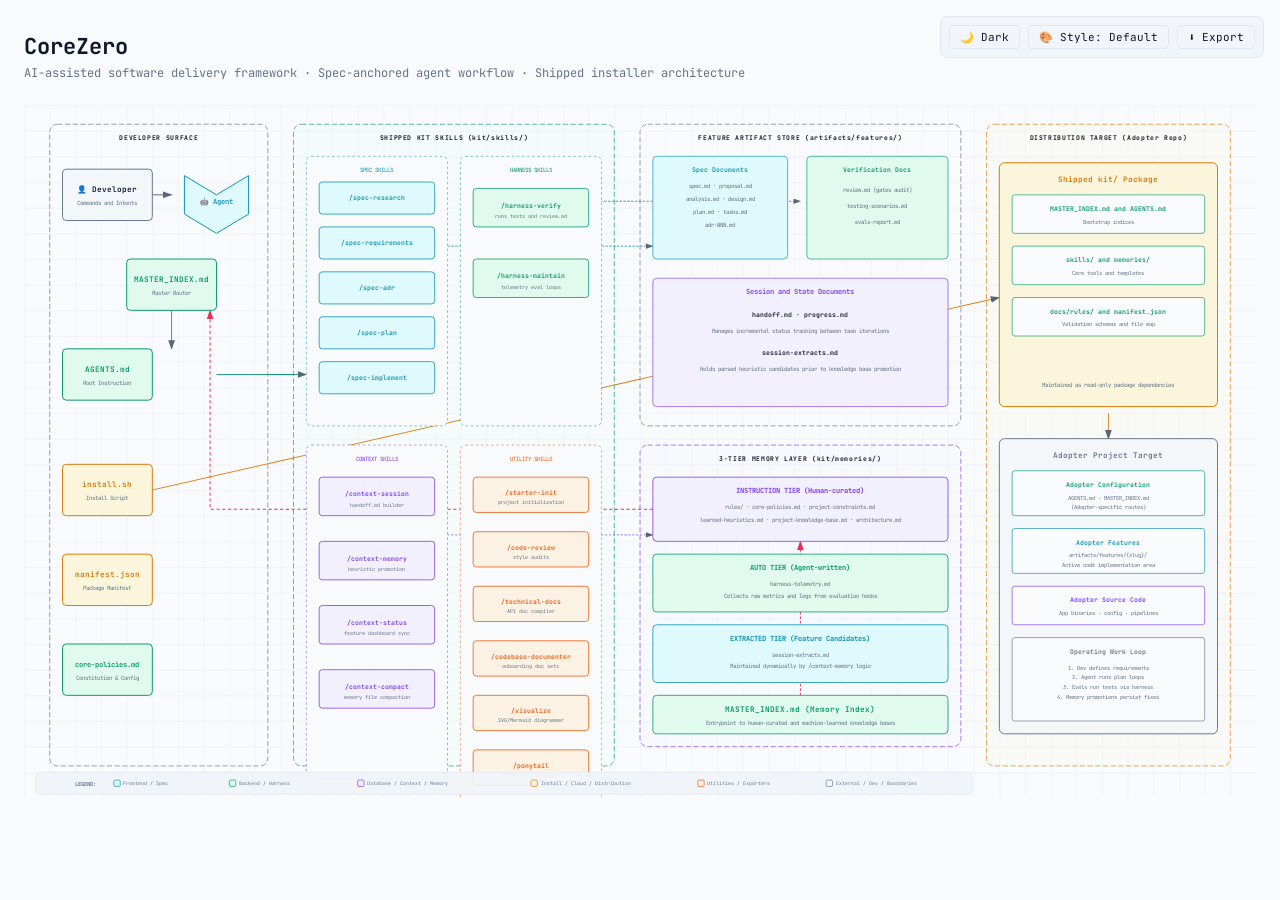
==== commit a2aae413: "Refactor failure modes and gate descriptions in product feature requirements - Removed redundant tra" ====
--- a/documents/architecture-diagram.html
+++ b/documents/architecture-diagram.html
@@ -380,7 +380,7 @@
         <rect x="160" y="240" width="140" height="80" rx="6" fill="var(--be-fill)" stroke="var(--be-stroke)"
           stroke-width="1.5" />
         <text x="230" y="276" fill="var(--be-stroke)" font-size="12" font-weight="600" text-anchor="middle"
-          font-family="'JetBrains Mono', monospace">INDEX.md</text>
+          font-family="'JetBrains Mono', monospace">MASTER_INDEX.md</text>
         <text x="230" y="296" fill="var(--text-secondary)" font-size="9" text-anchor="middle"
           font-family="'JetBrains Mono', monospace">Master Router</text>
       </g>
@@ -507,7 +507,7 @@
 
       <!-- Sub-region: Context skills -->
       <g>
-        <rect x="440" y="530" width="220" height="460" rx="8" fill="var(--bg)" stroke="var(--db-stroke)"
+        <rect x="440" y="530" width="220" height="520" rx="8" fill="var(--bg)" stroke="var(--db-stroke)"
           stroke-width="0.75" stroke-dasharray="4,4" />
         <text x="550" y="555" fill="var(--db-stroke)" font-size="9" text-anchor="middle"
           font-family="'JetBrains Mono', monospace">CONTEXT SKILLS</text>
@@ -530,58 +530,85 @@
         <text x="550" y="726" fill="var(--text-secondary)" font-size="8" text-anchor="middle"
           font-family="'JetBrains Mono', monospace">heuristic promotion</text>
 
-        <!-- context-status·compact -->
+        <!-- context-status -->
         <rect x="460" y="780" width="180" height="60" rx="5" fill="var(--bg)" />
         <rect x="460" y="780" width="180" height="60" rx="5" fill="var(--db-fill)" stroke="var(--db-stroke)"
           stroke-width="1.2" />
         <text x="550" y="810" fill="var(--db-stroke)" font-size="10" font-weight="600" text-anchor="middle"
-          font-family="'JetBrains Mono', monospace">/context-status·compact</text>
+          font-family="'JetBrains Mono', monospace">/context-status</text>
         <text x="550" y="826" fill="var(--text-secondary)" font-size="8" text-anchor="middle"
-          font-family="'JetBrains Mono', monospace">token and log hygiene</text>
+          font-family="'JetBrains Mono', monospace">feature dashboard sync</text>
+
+        <!-- context-compact -->
+        <rect x="460" y="880" width="180" height="60" rx="5" fill="var(--bg)" />
+        <rect x="460" y="880" width="180" height="60" rx="5" fill="var(--db-fill)" stroke="var(--db-stroke)"
+          stroke-width="1.2" />
+        <text x="550" y="910" fill="var(--db-stroke)" font-size="10" font-weight="600" text-anchor="middle"
+          font-family="'JetBrains Mono', monospace">/context-compact</text>
+        <text x="550" y="926" fill="var(--text-secondary)" font-size="8" text-anchor="middle"
+          font-family="'JetBrains Mono', monospace">memory file compaction</text>
       </g>
 
       <!-- Sub-region: Utilities skills -->
       <g>
-        <rect x="680" y="530" width="220" height="460" rx="8" fill="var(--bg)" stroke="var(--bus-stroke)"
+        <rect x="680" y="530" width="220" height="580" rx="8" fill="var(--bg)" stroke="var(--bus-stroke)"
           stroke-width="0.75" stroke-dasharray="4,4" />
         <text x="790" y="555" fill="var(--bus-stroke)" font-size="9" text-anchor="middle"
           font-family="'JetBrains Mono', monospace">UTILITY SKILLS</text>
 
         <!-- starter-init -->
-        <rect x="700" y="580" width="180" height="60" rx="5" fill="var(--bg)" />
-        <rect x="700" y="580" width="180" height="60" rx="5" fill="var(--bus-fill)" stroke="var(--bus-stroke)"
-          stroke-width="1.2" />
-        <text x="790" y="610" fill="var(--bus-stroke)" font-size="10" font-weight="600" text-anchor="middle"
+        <rect x="700" y="580" width="180" height="55" rx="5" fill="var(--bg)" />
+        <rect x="700" y="580" width="180" height="55" rx="5" fill="var(--bus-fill)" stroke="var(--bus-stroke)"
+          stroke-width="1.2" />
+        <text x="790" y="608" fill="var(--bus-stroke)" font-size="10" font-weight="600" text-anchor="middle"
           font-family="'JetBrains Mono', monospace">/starter-init</text>
-        <text x="790" y="626" fill="var(--text-secondary)" font-size="8" text-anchor="middle"
+        <text x="790" y="622" fill="var(--text-secondary)" font-size="8" text-anchor="middle"
           font-family="'JetBrains Mono', monospace">project initialization</text>
 
         <!-- code-review -->
-        <rect x="700" y="680" width="180" height="60" rx="5" fill="var(--bg)" />
-        <rect x="700" y="680" width="180" height="60" rx="5" fill="var(--bus-fill)" stroke="var(--bus-stroke)"
-          stroke-width="1.2" />
-        <text x="790" y="710" fill="var(--bus-stroke)" font-size="10" font-weight="600" text-anchor="middle"
+        <rect x="700" y="665" width="180" height="55" rx="5" fill="var(--bg)" />
+        <rect x="700" y="665" width="180" height="55" rx="5" fill="var(--bus-fill)" stroke="var(--bus-stroke)"
+          stroke-width="1.2" />
+        <text x="790" y="693" fill="var(--bus-stroke)" font-size="10" font-weight="600" text-anchor="middle"
           font-family="'JetBrains Mono', monospace">/code-review</text>
-        <text x="790" y="726" fill="var(--text-secondary)" font-size="8" text-anchor="middle"
+        <text x="790" y="707" fill="var(--text-secondary)" font-size="8" text-anchor="middle"
           font-family="'JetBrains Mono', monospace">style audits</text>
 
         <!-- technical-docs -->
-        <rect x="700" y="780" width="180" height="60" rx="5" fill="var(--bg)" />
-        <rect x="700" y="780" width="180" height="60" rx="5" fill="var(--bus-fill)" stroke="var(--bus-stroke)"
-          stroke-width="1.2" />
-        <text x="790" y="810" fill="var(--bus-stroke)" font-size="10" font-weight="600" text-anchor="middle"
+        <rect x="700" y="750" width="180" height="55" rx="5" fill="var(--bg)" />
+        <rect x="700" y="750" width="180" height="55" rx="5" fill="var(--bus-fill)" stroke="var(--bus-stroke)"
+          stroke-width="1.2" />
+        <text x="790" y="778" fill="var(--bus-stroke)" font-size="10" font-weight="600" text-anchor="middle"
           font-family="'JetBrains Mono', monospace">/technical-docs</text>
-        <text x="790" y="826" fill="var(--text-secondary)" font-size="8" text-anchor="middle"
+        <text x="790" y="792" fill="var(--text-secondary)" font-size="8" text-anchor="middle"
           font-family="'JetBrains Mono', monospace">API doc compiler</text>
 
+        <!-- codebase-documenter -->
+        <rect x="700" y="835" width="180" height="55" rx="5" fill="var(--bg)" />
+        <rect x="700" y="835" width="180" height="55" rx="5" fill="var(--bus-fill)" stroke="var(--bus-stroke)"
+          stroke-width="1.2" />
+        <text x="790" y="863" fill="var(--bus-stroke)" font-size="10" font-weight="600" text-anchor="middle"
+          font-family="'JetBrains Mono', monospace">/codebase-documenter</text>
+        <text x="790" y="877" fill="var(--text-secondary)" font-size="8" text-anchor="middle"
+          font-family="'JetBrains Mono', monospace">onboarding doc sets</text>
+
         <!-- visualize -->
-        <rect x="700" y="880" width="180" height="60" rx="5" fill="var(--bg)" />
-        <rect x="700" y="880" width="180" height="60" rx="5" fill="var(--bus-fill)" stroke="var(--bus-stroke)"
-          stroke-width="1.2" />
-        <text x="790" y="910" fill="var(--bus-stroke)" font-size="10" font-weight="600" text-anchor="middle"
+        <rect x="700" y="920" width="180" height="55" rx="5" fill="var(--bg)" />
+        <rect x="700" y="920" width="180" height="55" rx="5" fill="var(--bus-fill)" stroke="var(--bus-stroke)"
+          stroke-width="1.2" />
+        <text x="790" y="948" fill="var(--bus-stroke)" font-size="10" font-weight="600" text-anchor="middle"
           font-family="'JetBrains Mono', monospace">/visualize</text>
-        <text x="790" y="926" fill="var(--text-secondary)" font-size="8" text-anchor="middle"
-          font-family="'JetBrains Mono', monospace">static chart generator</text>
+        <text x="790" y="962" fill="var(--text-secondary)" font-size="8" text-anchor="middle"
+          font-family="'JetBrains Mono', monospace">SVG/Mermaid diagrammer</text>
+
+        <!-- ponytail -->
+        <rect x="700" y="1005" width="180" height="55" rx="5" fill="var(--bg)" />
+        <rect x="700" y="1005" width="180" height="55" rx="5" fill="var(--bus-fill)" stroke="var(--bus-stroke)"
+          stroke-width="1.2" />
+        <text x="790" y="1033" fill="var(--bus-stroke)" font-size="10" font-weight="600" text-anchor="middle"
+          font-family="'JetBrains Mono', monospace">/ponytail</text>
+        <text x="790" y="1047" fill="var(--text-secondary)" font-size="8" text-anchor="middle"
+          font-family="'JetBrains Mono', monospace">simplicity enforcer</text>
       </g>
 
 
@@ -669,7 +696,7 @@
         <text x="1210" y="725" fill="var(--be-stroke)" font-size="11" font-weight="700" text-anchor="middle"
           font-family="'JetBrains Mono', monospace">AUTO TIER (Agent-written)</text>
         <text x="1210" y="750" fill="var(--text-secondary)" font-size="9" text-anchor="middle"
-          font-family="'JetBrains Mono', monospace">observability-log.md · harness-telemetry.md</text>
+          font-family="'JetBrains Mono', monospace">harness-telemetry.md</text>
         <text x="1210" y="768" fill="var(--text-secondary)" font-size="9" text-anchor="middle"
           font-family="'JetBrains Mono', monospace">Collects raw metrics and logs from evaluation hooks</text>
       </g>
@@ -693,7 +720,7 @@
         <rect x="980" y="920" width="460" height="60" rx="6" fill="var(--be-fill)" stroke="var(--be-stroke)"
           stroke-width="1.2" />
         <text x="1210" y="946" fill="var(--be-stroke)" font-size="12" font-weight="600" text-anchor="middle"
-          font-family="'JetBrains Mono', monospace">INDEX.md (Memory Index)</text>
+          font-family="'JetBrains Mono', monospace">MASTER_INDEX.md (Memory Index)</text>
         <text x="1210" y="966" fill="var(--text-secondary)" font-size="9" text-anchor="middle"
           font-family="'JetBrains Mono', monospace">Entrypoint to human-curated and machine-learned knowledge
           bases</text>
@@ -717,7 +744,7 @@
         <rect x="1540" y="140" width="300" height="60" rx="4" fill="var(--bg)" stroke="var(--be-stroke)"
           stroke-width="1" />
         <text x="1690" y="165" fill="var(--be-stroke)" font-size="10" font-weight="600" text-anchor="middle"
-          font-family="'JetBrains Mono', monospace">INDEX.md and AGENTS.md</text>
+          font-family="'JetBrains Mono', monospace">MASTER_INDEX.md and AGENTS.md</text>
         <text x="1690" y="185" fill="var(--text-secondary)" font-size="8.5" text-anchor="middle"
           font-family="'JetBrains Mono', monospace">Bootstrap indices</text>
 
@@ -753,7 +780,7 @@
         <text x="1690" y="595" fill="var(--be-stroke)" font-size="10" font-weight="600" text-anchor="middle"
           font-family="'JetBrains Mono', monospace">Adopter Configuration</text>
         <text x="1690" y="615" fill="var(--text-secondary)" font-size="8.5" text-anchor="middle"
-          font-family="'JetBrains Mono', monospace">AGENTS.md · INDEX.md</text>
+          font-family="'JetBrains Mono', monospace">AGENTS.md · MASTER_INDEX.md</text>
         <text x="1690" y="630" fill="var(--text-secondary)" font-size="8.5" text-anchor="middle"
           font-family="'JetBrains Mono', monospace">(Adopter-specific routes)</text>
 
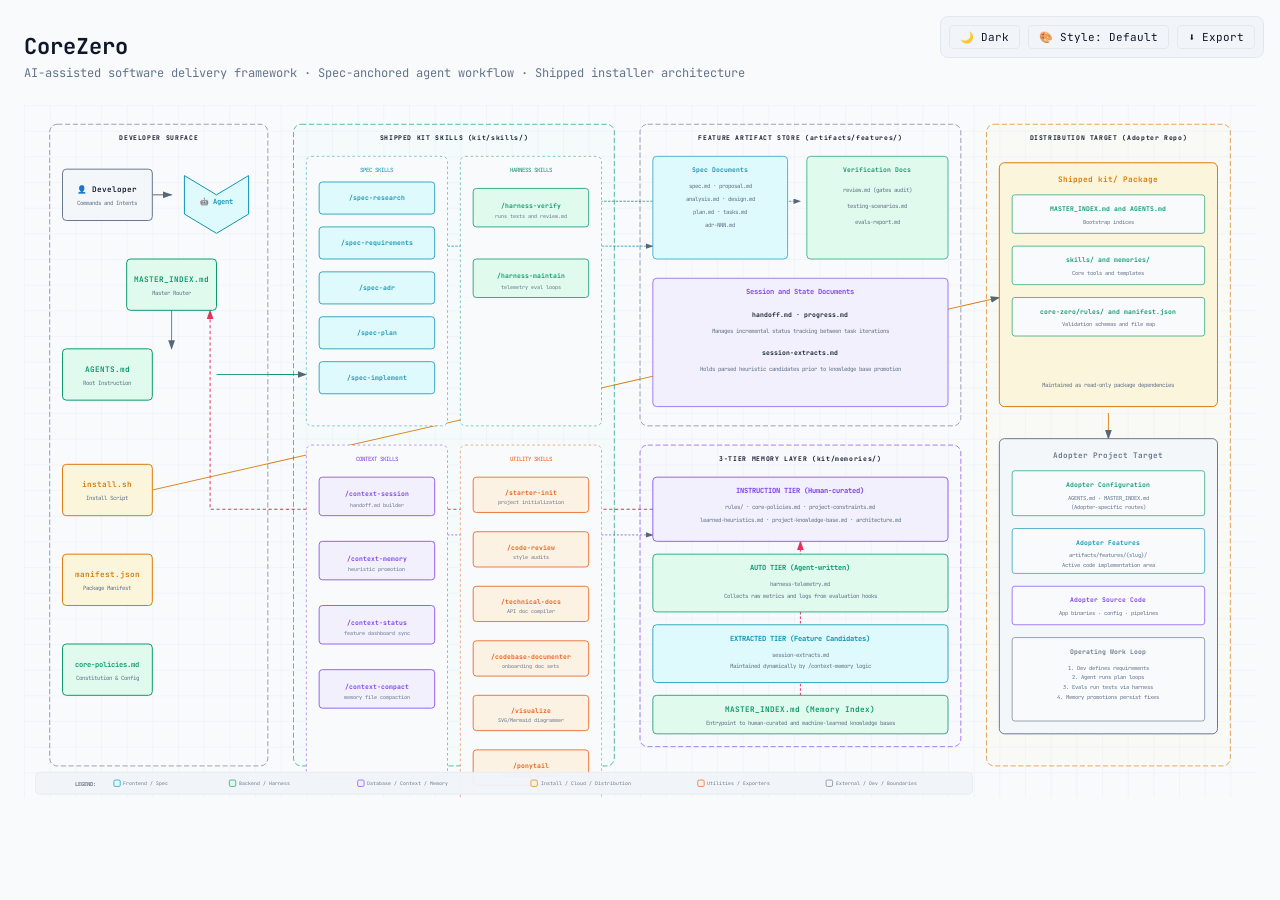
==== commit 1f3df385: "Refactor project structure to use core-zero directory - Updated references from `docs/project/` to `" ====
--- a/documents/architecture-diagram.html
+++ b/documents/architecture-diagram.html
@@ -685,7 +685,8 @@
         <text x="1210" y="630" fill="var(--text-secondary)" font-size="9" text-anchor="middle"
           font-family="'JetBrains Mono', monospace">rules/ · core-policies.md · project-constraints.md</text>
         <text x="1210" y="650" fill="var(--text-secondary)" font-size="9" text-anchor="middle"
-          font-family="'JetBrains Mono', monospace">learned-heuristics.md · project-knowledge-base.md · architecture.md</text>
+          font-family="'JetBrains Mono', monospace">learned-heuristics.md · project-knowledge-base.md ·
+          architecture.md</text>
       </g>
 
       <!-- Auto Tier -->
@@ -758,7 +759,7 @@
         <rect x="1540" y="300" width="300" height="60" rx="4" fill="var(--bg)" stroke="var(--be-stroke)"
           stroke-width="1" />
         <text x="1690" y="325" fill="var(--be-stroke)" font-size="10" font-weight="600" text-anchor="middle"
-          font-family="'JetBrains Mono', monospace">docs/rules/ and manifest.json</text>
+          font-family="'JetBrains Mono', monospace">core-zero/rules/ and manifest.json</text>
         <text x="1690" y="345" fill="var(--text-secondary)" font-size="8.5" text-anchor="middle"
           font-family="'JetBrains Mono', monospace">Validation schemas and file map</text>
 
